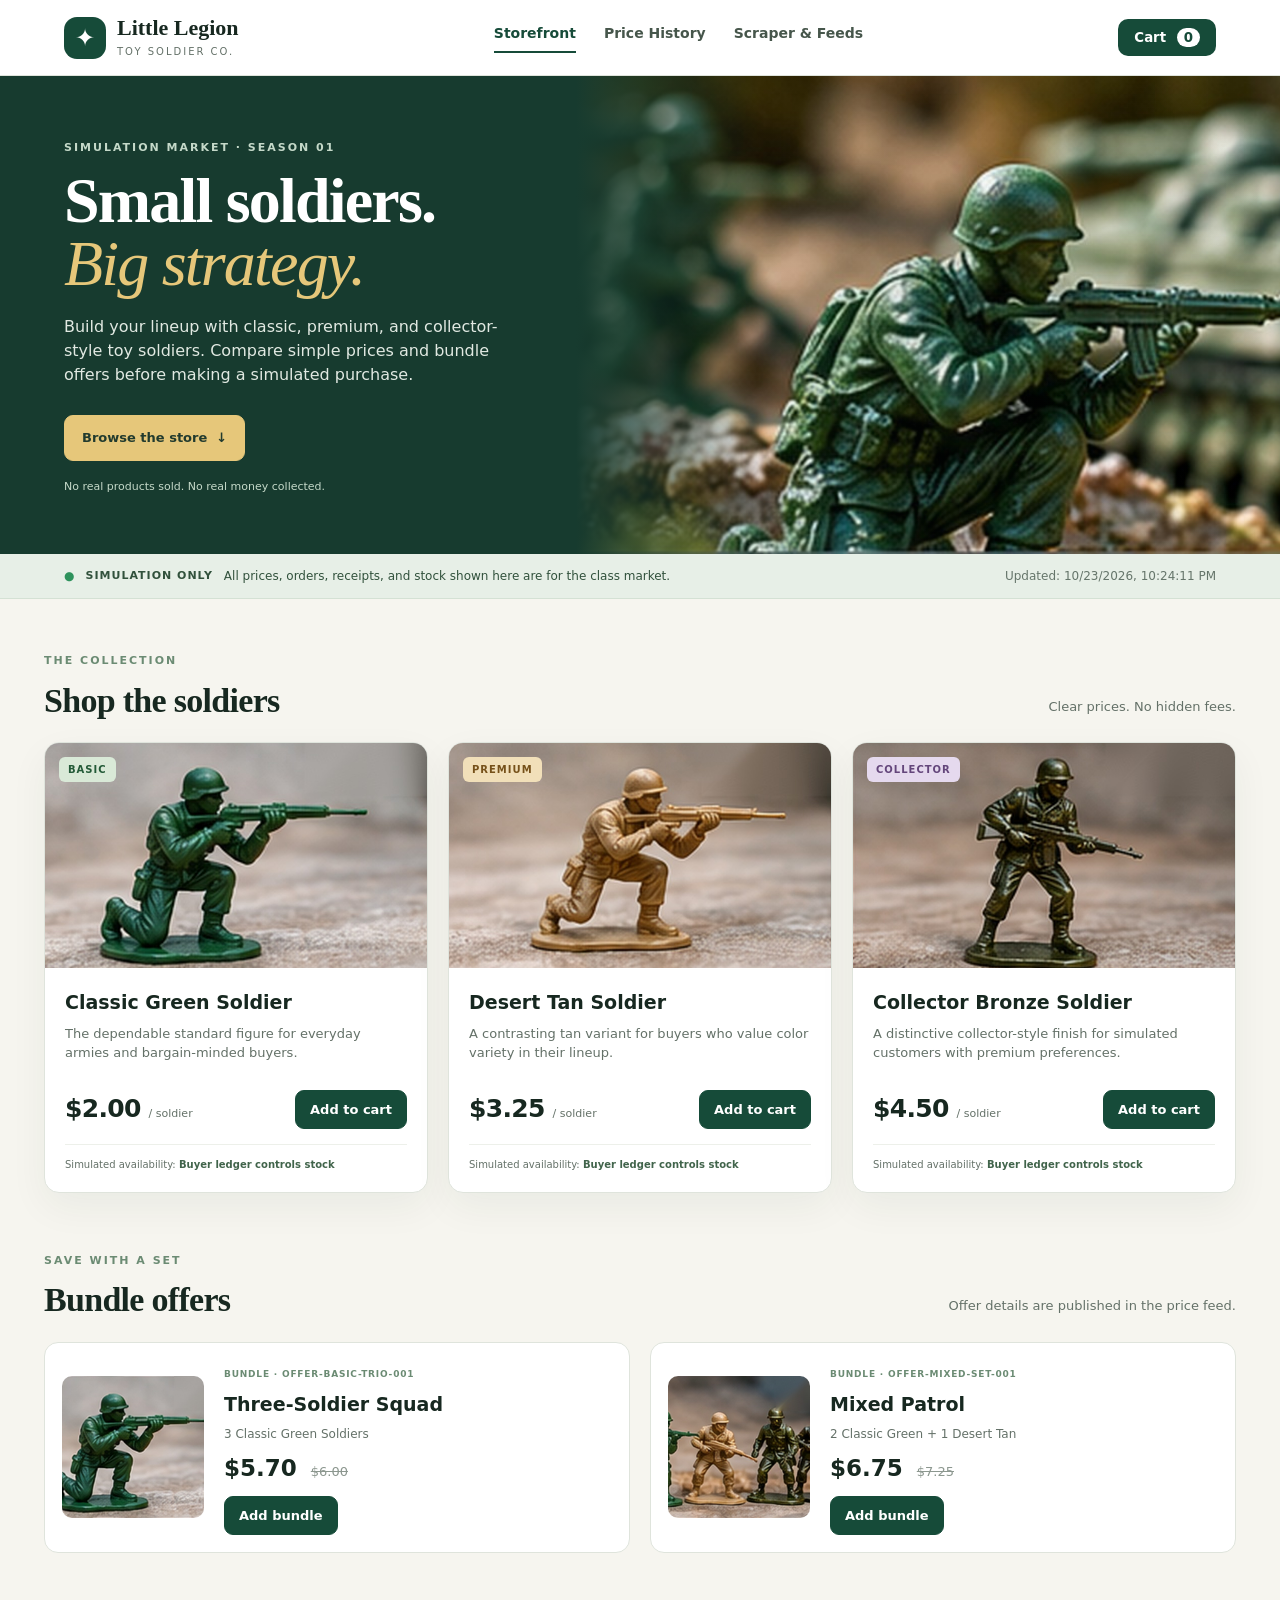
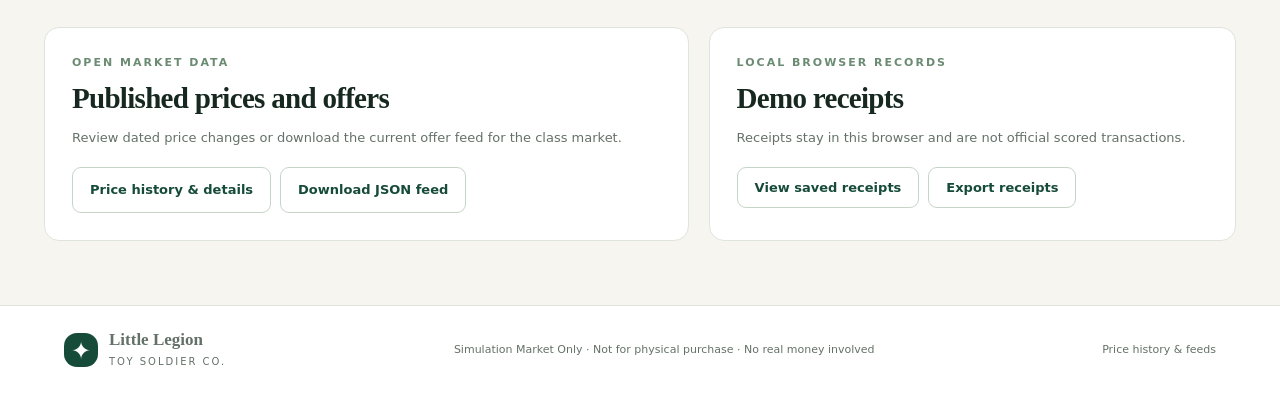
==== index.html @ 76212b61 "Store page" ====
<!doctype html>
<html lang="en">
<head>
  <meta charset="utf-8">
  <meta name="viewport" content="width=device-width, initial-scale=1">
  <meta name="description" content="Little Legion Toy Co. simulation-only toy soldier storefront with published prices and offers.">
  <meta name="theme-color" content="#163b30">
  <title>Little Legion Toy Co. | Simulation Store</title>
  <link rel="stylesheet" href="styles.css">
  <script src="script.js" defer></script>
</head>
<body>
  <header class="topbar">
    <a class="brand" href="index.html" aria-label="Little Legion home">
      <span class="brand-icon" aria-hidden="true">✦</span>
      <span><strong>Little Legion</strong><small>TOY SOLDIER CO.</small></span>
    </a>
    <nav aria-label="Main navigation">
      <a href="index.html" aria-current="page">Storefront</a>
      <a href="market-data.html">Price History</a>
      <a href="market-data.html#scraper">Scraper &amp; Feeds</a>
    </nav>
    <button class="cart-button" id="open-cart" type="button" aria-haspopup="dialog" aria-controls="cart-dialog">
      Cart <span id="cart-count" aria-live="polite" aria-atomic="true">0</span>
    </button>
  </header>

  <main>
    <section class="hero" id="home">
      <div class="hero-copy">
        <p class="kicker">SIMULATION MARKET · SEASON 01</p>
        <h1>Small soldiers.<br><em>Big strategy.</em></h1>
        <p>Build your lineup with classic, premium, and collector-style toy soldiers. Compare simple prices and bundle offers before making a simulated purchase.</p>
        <a class="primary-button" href="#shop">Browse the store <span aria-hidden="true">↓</span></a>
        <p class="hero-note">No real products sold. No real money collected.</p>
      </div>
      <div class="hero-image">
        <img src="assets/toy-soldiers-hero.jpg" alt="Realistic green toy soldiers posed on a miniature battlefield" fetchpriority="high" decoding="async">
      </div>
    </section>

    <div class="simulation-banner">
      <span aria-hidden="true">●</span>
      <strong>SIMULATION ONLY</strong>
      <span>All prices, orders, receipts, and stock shown here are for the class market.</span>
      <span class="updated">Updated: <time id="updated-at">See price feed</time></span>
    </div>

    <section class="store-section" id="shop">
      <div class="section-heading">
        <div><p class="kicker">THE COLLECTION</p><h2>Shop the soldiers</h2></div>
        <p>Clear prices. No hidden fees.</p>
      </div>
      <div class="product-grid">
        <article class="product-card" data-product="SOLDIER-BASIC">
          <div class="product-image"><img src="assets/classic-green-soldier.jpg" alt="Classic green plastic toy soldier" loading="lazy" decoding="async"><span class="tag tag-basic">BASIC</span></div>
          <div class="product-info">
            <h3>Classic Green Soldier</h3>
            <p class="description">The dependable standard figure for everyday armies and bargain-minded buyers.</p>
            <div class="product-bottom"><p class="price">$<span data-product-price>2.00</span> <small>/ soldier</small></p><button class="add-button" data-add="OFFER-BASIC-UNIT-001" type="button">Add to cart</button></div>
            <p class="availability">Simulated availability: <strong>Buyer ledger controls stock</strong></p>
          </div>
        </article>
        <article class="product-card" data-product="SOLDIER-PREMIUM">
          <div class="product-image"><img src="assets/desert-tan-soldier.jpg" alt="Desert tan toy soldier" loading="lazy" decoding="async"><span class="tag tag-premium">PREMIUM</span></div>
          <div class="product-info">
            <h3>Desert Tan Soldier</h3>
            <p class="description">A contrasting tan variant for buyers who value color variety in their lineup.</p>
            <div class="product-bottom"><p class="price">$<span data-product-price>3.25</span> <small>/ soldier</small></p><button class="add-button" data-add="OFFER-PREMIUM-UNIT-001" type="button">Add to cart</button></div>
            <p class="availability">Simulated availability: <strong>Buyer ledger controls stock</strong></p>
          </div>
        </article>
        <article class="product-card" data-product="SOLDIER-COLLECTOR">
          <div class="product-image"><img src="assets/collector-bronze-soldier.jpg" alt="Bronze-finish collector-style toy soldier" loading="lazy" decoding="async"><span class="tag tag-collector">COLLECTOR</span></div>
          <div class="product-info">
            <h3>Collector Bronze Soldier</h3>
            <p class="description">A distinctive collector-style finish for simulated customers with premium preferences.</p>
            <div class="product-bottom"><p class="price">$<span data-product-price>4.50</span> <small>/ soldier</small></p><button class="add-button" data-add="OFFER-COLLECTOR-UNIT-001" type="button">Add to cart</button></div>
            <p class="availability">Simulated availability: <strong>Buyer ledger controls stock</strong></p>
          </div>
        </article>
      </div>
    </section>

    <section class="offers-section" id="offers">
      <div class="section-heading">
        <div><p class="kicker">SAVE WITH A SET</p><h2>Bundle offers</h2></div>
        <p>Offer details are published in the price feed.</p>
      </div>
      <div class="bundle-grid">
        <article class="bundle-card" data-offer="OFFER-BASIC-TRIO-001">
          <img src="assets/classic-green-soldier.jpg" alt="Green toy soldier representing the classic squad" loading="lazy" decoding="async">
          <div><span class="bundle-label">BUNDLE · OFFER-BASIC-TRIO-001</span><h3>Three-Soldier Squad</h3><p>3 Classic Green Soldiers</p><div class="bundle-price">$<span data-offer-price>5.70</span> <del>$6.00</del></div><button class="add-button" data-add="OFFER-BASIC-TRIO-001" type="button">Add bundle</button></div>
        </article>
        <article class="bundle-card" data-offer="OFFER-MIXED-SET-001">
          <img src="mixed-squad-bundle.jpg" alt="Mixed group of green and tan toy soldiers" loading="lazy" decoding="async">
          <div><span class="bundle-label">BUNDLE · OFFER-MIXED-SET-001</span><h3>Mixed Patrol</h3><p>2 Classic Green + 1 Desert Tan</p><div class="bundle-price">$<span data-offer-price>6.75</span> <del>$7.25</del></div><button class="add-button" data-add="OFFER-MIXED-SET-001" type="button">Add bundle</button></div>
        </article>
      </div>
    </section>

    <section class="market-section" id="market">
      <article class="market-card">
        <p class="kicker">OPEN MARKET DATA</p>
        <h2>Published prices and offers</h2>
        <p>Review dated price changes or download the current offer feed for the class market.</p>
        <div class="feed-buttons">
          <a class="secondary-button" href="market-data.html">Price history &amp; details</a>
          <a class="secondary-button" href="price-feed.json" download>Download JSON feed</a>
        </div>
      </article>
      <article class="market-card">
        <p class="kicker">LOCAL BROWSER RECORDS</p>
        <h2>Demo receipts</h2>
        <p>Receipts stay in this browser and are not official scored transactions.</p>
        <div class="feed-buttons">
          <button class="secondary-button" id="view-receipts" type="button">View saved receipts</button>
          <button class="secondary-button" id="export-demo" type="button">Export receipts</button>
        </div>
      </article>
    </section>

    <section class="receipt-section hidden" id="receipt-panel" aria-labelledby="receipt-title">
      <div class="section-heading">
        <div><p class="kicker">LOCAL BROWSER RECORDS</p><h2 id="receipt-title">Demo receipts</h2></div>
        <button class="secondary-button" id="close-receipts" type="button">Close</button>
      </div>
      <p class="small-note">These are stored in this browser only. They are not the buyer team's official scored ledger.</p>
      <div id="receipt-list" class="receipt-list"></div>
    </section>
  </main>

  <footer>
    <a class="brand footer-brand" href="index.html"><span class="brand-icon" aria-hidden="true">✦</span><span><strong>Little Legion</strong><small>TOY SOLDIER CO.</small></span></a>
    <p>Simulation Market Only · Not for physical purchase · No real money involved</p>
    <a href="market-data.html">Price history &amp; feeds</a>
  </footer>

  <dialog id="cart-dialog" aria-labelledby="cart-title">
    <form method="dialog" class="dialog-head">
      <div><p class="kicker">SIMULATED CHECKOUT</p><h2 id="cart-title">Your cart</h2></div>
      <button class="close-button" type="submit" aria-label="Close cart">×</button>
    </form>
    <div id="cart-items" class="cart-items"></div>
    <div class="cart-total"><span>Simulated total</span><strong id="cart-total">$0.00</strong></div>
    <form id="checkout-form">
      <label for="buyer-name">Demo buyer name</label>
      <input id="buyer-name" name="buyerName" placeholder="e.g. Customer 014" required maxlength="60" autocomplete="off">
      <label for="buyer-id">Optional buyer ID</label>
      <input id="buyer-id" name="buyerId" placeholder="e.g. C014" maxlength="40" autocomplete="off">
      <p class="small-note">This creates a local demo receipt only. It does not submit a purchase to the buyer team's program.</p>
      <button class="primary-button full-width" type="submit">Generate demo receipt</button>
    </form>
    <div id="checkout-result" aria-live="polite"></div>
  </dialog>

  <script type="application/ld+json">{"@context":"https://schema.org","@type":"Store","name":"Little Legion Toy Co. Simulation Store","description":"Simulation-only toy soldier offers for a computational game theory class. No physical goods or real payments.","currenciesAccepted":"USD","priceRange":"$2.00-$6.75"}</script>
</body>
</html>
---- styles.css ----
:root{--ink:#172820;--muted:#647168;--green:#164b39;--green2:#287653;--cream:#f6f5ef;--line:#dfe4dc;--gold:#e6c77a;--shadow:0 14px 38px #1b32210e}*{box-sizing:border-box}html{scroll-behavior:smooth}body{margin:0;background:var(--cream);color:var(--ink);font-family:Inter,ui-sans-serif,system-ui,-apple-system,BlinkMacSystemFont,"Segoe UI",sans-serif;line-height:1.5}a{color:inherit}.topbar{height:76px;display:flex;align-items:center;justify-content:space-between;gap:24px;padding:0 max(5vw,24px);background:#fff;border-bottom:1px solid var(--line);position:sticky;top:0;z-index:5}.brand{display:flex;align-items:center;gap:11px;text-decoration:none}.brand-icon{width:42px;height:42px;border-radius:13px;background:var(--green);color:#fff;display:grid;place-items:center;font-size:24px}.brand strong,.brand small{display:block}.brand strong{font-family:Georgia,serif;font-size:22px;line-height:1.1}.brand small{font-size:10px;letter-spacing:2px;color:var(--muted);margin-top:4px}.topbar nav{display:flex;gap:28px}.topbar nav a{text-decoration:none;font-size:14px;font-weight:650;color:#46564b}.topbar nav a:hover,footer a:hover{color:var(--green2)}button,a{ -webkit-tap-highlight-color:transparent}.cart-button{background:var(--green);color:#fff;border:0;border-radius:10px;padding:11px 16px;font-weight:700;cursor:pointer}.cart-button span{background:#fff;color:var(--green);border-radius:99px;padding:2px 7px;margin-left:6px}.hero{display:grid;grid-template-columns:.9fr 1.1fr;min-height:400px;background:#173b2f;color:#fff;overflow:hidden}.hero-copy{padding:64px 5vw 48px max(5vw,24px);align-self:center}.kicker{font-size:11px;letter-spacing:2px;font-weight:800;color:#6b8b73;margin:0 0 12px}.hero .kicker{color:#c5d9c9}.hero h1{font:700 clamp(42px,5vw,66px)/.99 Georgia,serif;letter-spacing:-1.8px;margin:0 0 20px}.hero h1 em{color:var(--gold);font-weight:500}.hero-copy>p:not(.kicker):not(.hero-note){max-width:490px;color:#e1e9e2;font-size:16px}.primary-button,.secondary-button,.add-button{display:inline-flex;justify-content:center;align-items:center;gap:9px;text-decoration:none;border-radius:9px;padding:12px 17px;font-family:inherit;font-size:13px;font-weight:700;cursor:pointer;transition:transform .15s,background .15s}.primary-button{background:var(--gold);color:#223b2e;border:1px solid var(--gold)}.hero .primary-button{margin-top:12px}.primary-button:hover,.secondary-button:hover,.add-button:hover{transform:translateY(-1px)}.hero-note{font-size:11px;color:#c5d9c9;margin-top:18px}.hero-image{min-height:400px;position:relative}.hero-image:after{content:"";position:absolute;inset:0;background:linear-gradient(90deg,#173b2f 0%,#173b2f12 26%,#173b2f00 100%)}.hero-image img{width:100%;height:100%;position:absolute;inset:0;object-fit:cover}.simulation-banner{display:flex;align-items:center;gap:11px;padding:13px max(5vw,24px);background:#e7efe7;border-bottom:1px solid #d4e1d4;color:#31513c;font-size:12px}.simulation-banner>span:first-child{color:#2e925c}.simulation-banner strong{font-size:11px;letter-spacing:1px}.simulation-banner .updated{margin-left:auto;color:#65756a}.store-section,.offers-section,.market-section,.receipt-section{max-width:1240px;margin:auto;padding:54px 24px}.section-heading{display:flex;justify-content:space-between;align-items:end;gap:20px;margin-bottom:23px}.section-heading h2,.market-card h2{font:700 34px/1.1 Georgia,serif;letter-spacing:-.7px;margin:0}.section-heading>p{color:var(--muted);font-size:13px;margin:0 0 3px}.product-grid{display:grid;grid-template-columns:repeat(3,minmax(0,1fr));gap:20px}.product-card{background:#fff;border:1px solid var(--line);border-radius:15px;overflow:hidden;box-shadow:var(--shadow)}.product-image{height:225px;position:relative;background:#e5e4db;overflow:hidden}.product-image img{width:100%;height:100%;object-fit:cover;transition:transform .3s}.product-card:hover .product-image img{transform:scale(1.035)}.tag{position:absolute;top:14px;left:14px;border-radius:6px;padding:5px 9px;font-size:10px;font-weight:850;letter-spacing:1px}.tag-basic{background:#d9e9d7;color:#235a37}.tag-premium{background:#f1dfb9;color:#76511a}.tag-collector{background:#e5d9ee;color:#64467b}.product-info{padding:20px}.product-info h3,.bundle-card h3{font-size:19px;margin:0 0 7px}.description{min-height:48px;color:var(--muted);font-size:13px;margin:0 0 18px}.product-bottom{display:flex;justify-content:space-between;align-items:center;gap:8px}.price{font-size:25px;font-weight:800;letter-spacing:-.7px;margin:0}.price small{font-size:11px;color:var(--muted);font-weight:500;letter-spacing:0}.add-button{background:var(--green);color:white;border:1px solid var(--green);padding:11px 14px}.availability{font-size:10px;color:var(--muted);border-top:1px solid #edf0ea;padding-top:12px;margin:15px 0 0}.availability strong{color:#41644b;font-weight:650}.offers-section{padding-top:6px}.bundle-grid{display:grid;grid-template-columns:repeat(2,minmax(0,1fr));gap:20px}.bundle-card{display:flex;gap:20px;padding:17px;background:#fff;border:1px solid var(--line);border-radius:14px;align-items:center}.bundle-card img{width:142px;height:142px;object-fit:cover;border-radius:10px;background:#e8e6dc}.bundle-card>div{flex:1}.bundle-label{font-size:9px;font-weight:800;letter-spacing:.8px;color:#6b8b73}.bundle-card h3{margin-top:6px}.bundle-card p{color:var(--muted);font-size:12px;margin:0 0 8px}.bundle-price{font-size:23px;font-weight:800;margin-bottom:10px}.bundle-price del{font-size:13px;font-weight:500;color:#8c978f;margin-left:6px}.market-section{display:grid;grid-template-columns:1.1fr .9fr;gap:20px;padding-top:20px;padding-bottom:64px}.market-card{background:#fff;border:1px solid var(--line);border-radius:15px;padding:27px}.market-card h2{font-size:29px}.market-card>p:not(.kicker){color:var(--muted);font-size:13px;max-width:680px}.feed-buttons{display:flex;flex-wrap:wrap;gap:9px;margin-top:20px}.secondary-button{background:#fff;color:var(--green);border:1px solid #c7d4c8}.small-note{font-size:11px!important;color:#7a857d!important}.hidden{display:none}.receipt-section{padding-top:0}.receipt-list{display:grid;gap:10px}.receipt-row{display:flex;justify-content:space-between;gap:15px;align-items:center;background:white;border:1px solid var(--line);padding:14px;border-radius:10px;font-size:13px}.receipt-row small{display:block;color:var(--muted)}footer{padding:25px max(5vw,24px);display:flex;align-items:center;justify-content:space-between;gap:20px;border-top:1px solid var(--line);background:#fff}footer .brand strong{font-size:17px}footer .brand-icon{width:34px;height:34px}footer p,footer>a{font-size:11px;color:var(--muted)}footer>a{text-decoration:none}dialog{border:0;border-radius:17px;padding:0;width:min(500px,calc(100% - 28px));box-shadow:0 24px 90px #07180f55;color:var(--ink)}dialog::backdrop{background:#0b2018a8;backdrop-filter:blur(3px)}.dialog-head{display:flex;align-items:center;justify-content:space-between;padding:23px 24px 12px}.dialog-head h2{margin:0;font:700 29px Georgia,serif}.dialog-head .kicker{margin-bottom:5px}.close-button{border:0;background:#eef1eb;border-radius:50%;width:34px;height:34px;font-size:23px;cursor:pointer}.cart-items{padding:0 24px;max-height:250px;overflow:auto}.cart-line{display:grid;grid-template-columns:1fr auto auto;gap:10px;align-items:center;border-bottom:1px solid var(--line);padding:12px 0;font-size:13px}.cart-line small{display:block;color:var(--muted)}.qty-controls{display:flex;align-items:center;gap:8px}.qty-controls button{width:25px;height:25px;border:1px solid var(--line);border-radius:6px;background:white;cursor:pointer}.cart-total{display:flex;justify-content:space-between;padding:18px 24px;font-size:14px;background:#f5f6f1}.cart-total strong{font-size:22px}#checkout-form{padding:18px 24px 24px;display:grid;gap:8px}#checkout-form label{font-size:12px;font-weight:700}#checkout-form input{width:100%;border:1px solid #cbd4cb;border-radius:8px;padding:11px;font:inherit;margin-bottom:5px}.full-width{width:100%}#checkout-result{padding:0 24px 20px;font-size:13px}.receipt-success{background:#edf6ec;border:1px solid #c8e0c8;padding:14px;border-radius:10px}.receipt-success a{display:inline-block;margin-top:8px;color:var(--green);font-weight:700}button:focus-visible,a:focus-visible,input:focus-visible{outline:3px solid #d6b45d;outline-offset:3px}
@media(max-width:850px){.hero{grid-template-columns:1fr}.hero-copy{padding:48px 24px 30px}.hero-image{min-height:260px}.hero-image:after{background:linear-gradient(0deg,#173b2f00,#173b2f00)}.product-grid{grid-template-columns:repeat(2,minmax(0,1fr))}.market-section{grid-template-columns:1fr}.topbar nav{gap:14px}.topbar nav a{font-size:12px}}@media(max-width:580px){.topbar{height:auto;min-height:68px;flex-wrap:wrap;padding:12px 16px;gap:12px}.brand strong{font-size:18px}.topbar nav{order:3;width:100%;justify-content:space-between;border-top:1px solid var(--line);padding-top:10px}.cart-button{margin-left:auto}.hero h1{font-size:48px}.simulation-banner{flex-wrap:wrap;padding:12px 16px}.simulation-banner .updated{margin-left:0;width:100%}.store-section,.offers-section,.market-section,.receipt-section{padding:38px 16px}.section-heading{align-items:start;flex-direction:column;gap:8px}.section-heading h2{font-size:30px}.product-grid,.bundle-grid{grid-template-columns:1fr}.product-image{height:235px}.description{min-height:0}.bundle-card{gap:13px;padding:12px}.bundle-card img{width:100px;height:120px}.bundle-card h3{font-size:16px}.market-card{padding:21px}footer{flex-wrap:wrap;padding:22px 16px}footer p{order:3;width:100%;margin:0}.feed-buttons>*{flex:1 1 100%}}

/* Dedicated market data page */
button{font-family:inherit}@media(prefers-reduced-motion:reduce){html{scroll-behavior:auto}*,*::before,*::after{scroll-behavior:auto!important;animation-duration:.01ms!important;animation-iteration-count:1!important;transition-duration:.01ms!important}}
.page-hero{background:#173b2f;color:#fff;padding:44px max(5vw,24px)}.page-hero h1{font:700 clamp(36px,4vw,52px)/1.05 Georgia,serif;margin:0 0 12px}.page-hero p{max-width:760px;color:#dfe9e0;margin:0}.data-layout{max-width:1240px;margin:auto;padding:34px 24px 60px;display:grid;gap:22px}.data-card{background:#fff;border:1px solid var(--line);border-radius:15px;padding:24px;overflow:hidden}.data-card h2{font:700 28px Georgia,serif;margin:0 0 8px}.data-card>p{font-size:13px;color:var(--muted)}.data-links{display:flex;flex-wrap:wrap;gap:10px;margin:18px 0}.data-table-wrap{overflow-x:auto}.data-table{width:100%;border-collapse:collapse;font-size:13px}.data-table th,.data-table td{text-align:left;padding:12px;border-bottom:1px solid var(--line);vertical-align:top}.data-table th{background:#f1f4ee;font-size:11px;letter-spacing:.5px;text-transform:uppercase}.data-table code{font-size:12px;color:#245b40}.feed-preview{background:#172820;color:#e5f0e6;padding:16px;border-radius:10px;white-space:pre-wrap;overflow:auto;font:12px/1.6 ui-monospace,SFMono-Regular,Consolas,monospace;max-height:320px}.status-line{font-size:12px;color:var(--muted);margin-top:10px}.topbar nav a[aria-current="page"]{color:var(--green);border-bottom:2px solid var(--green);padding-bottom:7px}@media(max-width:580px){.page-hero{padding:36px 18px}.data-layout{padding:24px 16px 42px}.data-card{padding:17px}.data-table{min-width:640px}}
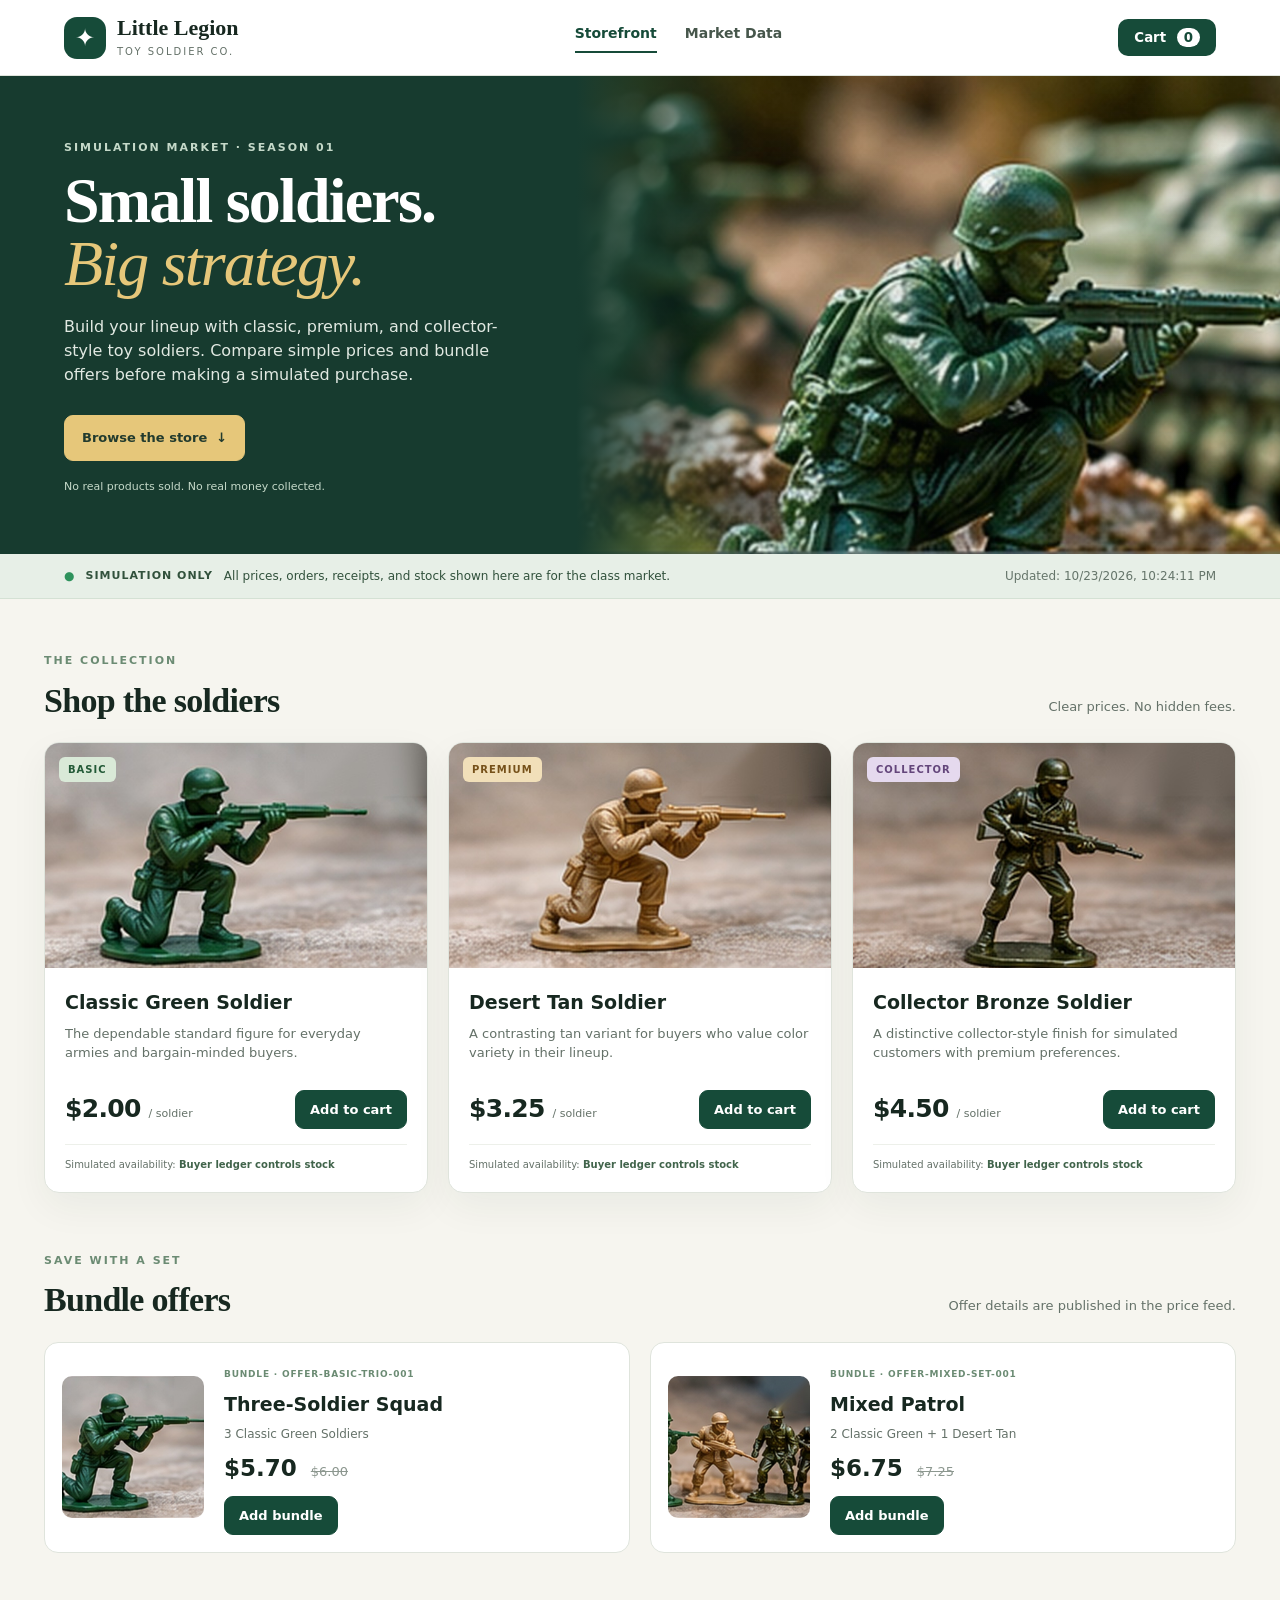
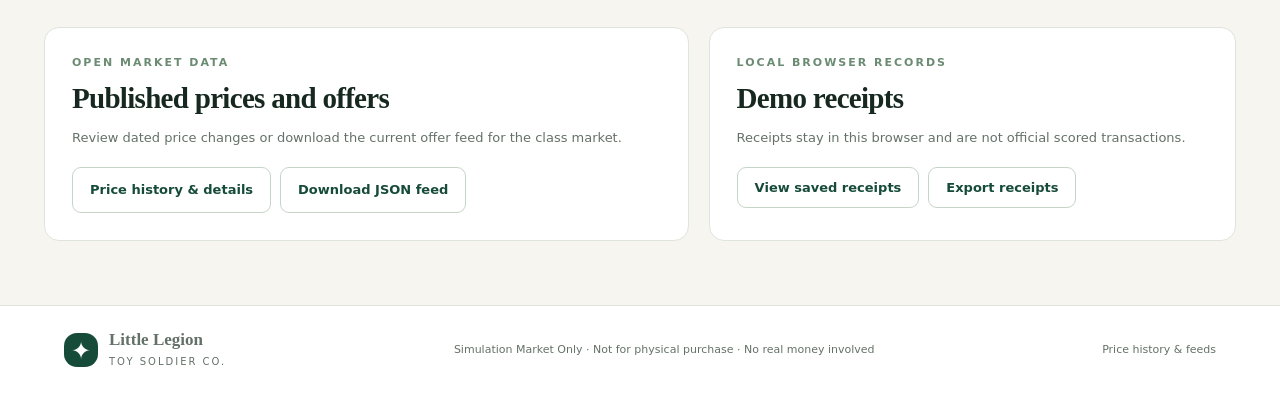
==== commit 8f9a3df2: "Store page" ====
--- a/index.html
+++ b/index.html
@@ -11,14 +11,13 @@
 </head>
 <body>
   <header class="topbar">
-    <a class="brand" href="index.html" aria-label="Little Legion home">
+      <a class="brand" href="./index.html" aria-label="Little Legion home">
       <span class="brand-icon" aria-hidden="true">✦</span>
       <span><strong>Little Legion</strong><small>TOY SOLDIER CO.</small></span>
     </a>
     <nav aria-label="Main navigation">
-      <a href="index.html" aria-current="page">Storefront</a>
-      <a href="market-data.html">Price History</a>
-      <a href="market-data.html#scraper">Scraper &amp; Feeds</a>
+      <a href="./index.html" aria-current="page">Storefront</a>
+      <a href="./market-data.html">Market Data</a>
     </nav>
     <button class="cart-button" id="open-cart" type="button" aria-haspopup="dialog" aria-controls="cart-dialog">
       Cart <span id="cart-count" aria-live="polite" aria-atomic="true">0</span>
@@ -105,7 +104,7 @@
         <h2>Published prices and offers</h2>
         <p>Review dated price changes or download the current offer feed for the class market.</p>
         <div class="feed-buttons">
-          <a class="secondary-button" href="market-data.html">Price history &amp; details</a>
+          <a class="secondary-button" href="./market-data.html">Price history &amp; details</a>
           <a class="secondary-button" href="price-feed.json" download>Download JSON feed</a>
         </div>
       </article>
@@ -131,9 +130,9 @@
   </main>
 
   <footer>
-    <a class="brand footer-brand" href="index.html"><span class="brand-icon" aria-hidden="true">✦</span><span><strong>Little Legion</strong><small>TOY SOLDIER CO.</small></span></a>
+    <a class="brand footer-brand" href="./index.html"><span class="brand-icon" aria-hidden="true">✦</span><span><strong>Little Legion</strong><small>TOY SOLDIER CO.</small></span></a>
     <p>Simulation Market Only · Not for physical purchase · No real money involved</p>
-    <a href="market-data.html">Price history &amp; feeds</a>
+    <a href="./market-data.html">Price history &amp; feeds</a>
   </footer>
 
   <dialog id="cart-dialog" aria-labelledby="cart-title">
